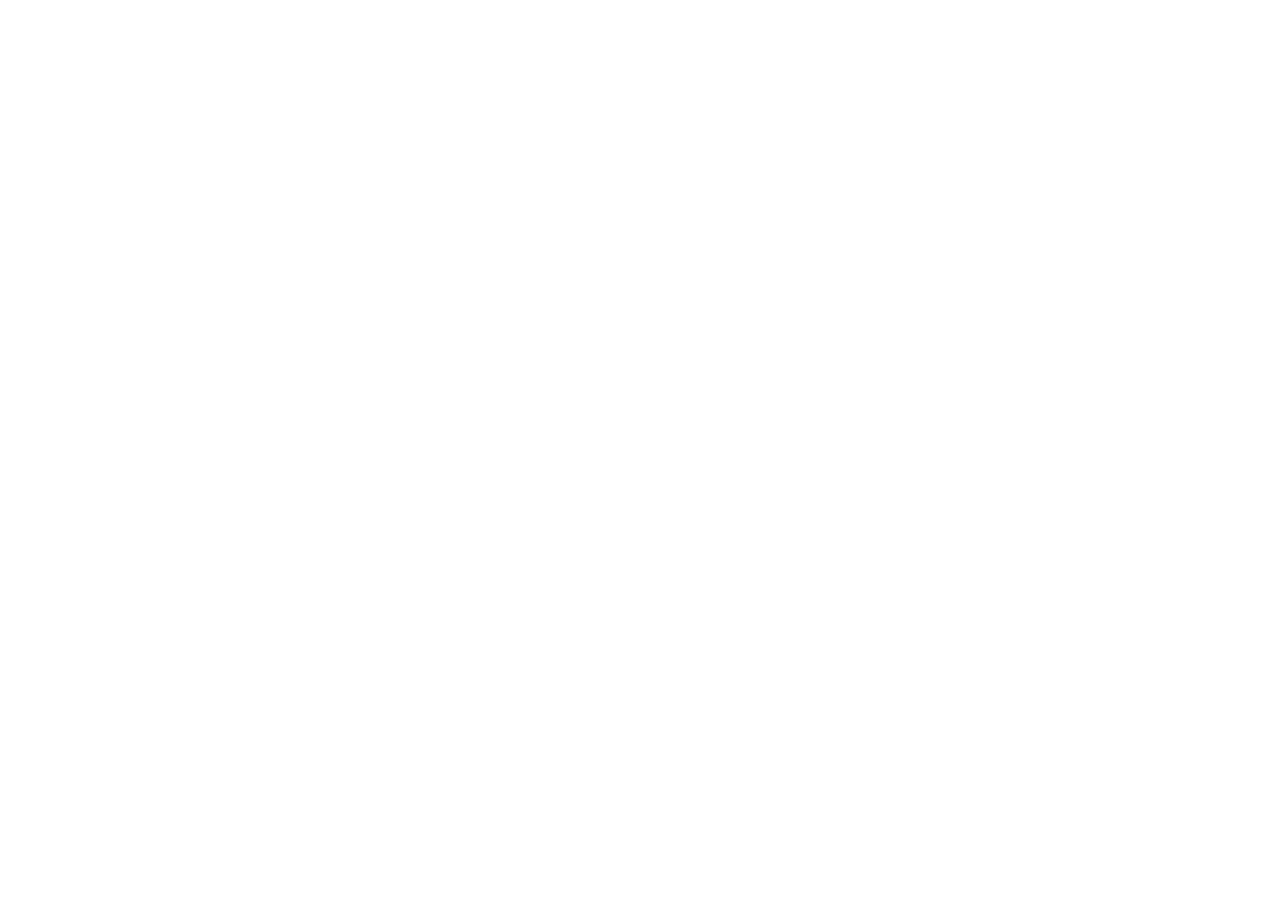
==== 2-Form/index.html @ 32a2b275 "Start task 2-Form" ====
<!DOCTYPE html>
<html lang="en">
<head>
    <meta charset="UTF-8">
    <meta name="viewport" content="width=device-width, initial-scale=1.0">
    <title>Document</title>
</head>
<body>
    
</body>
</html>
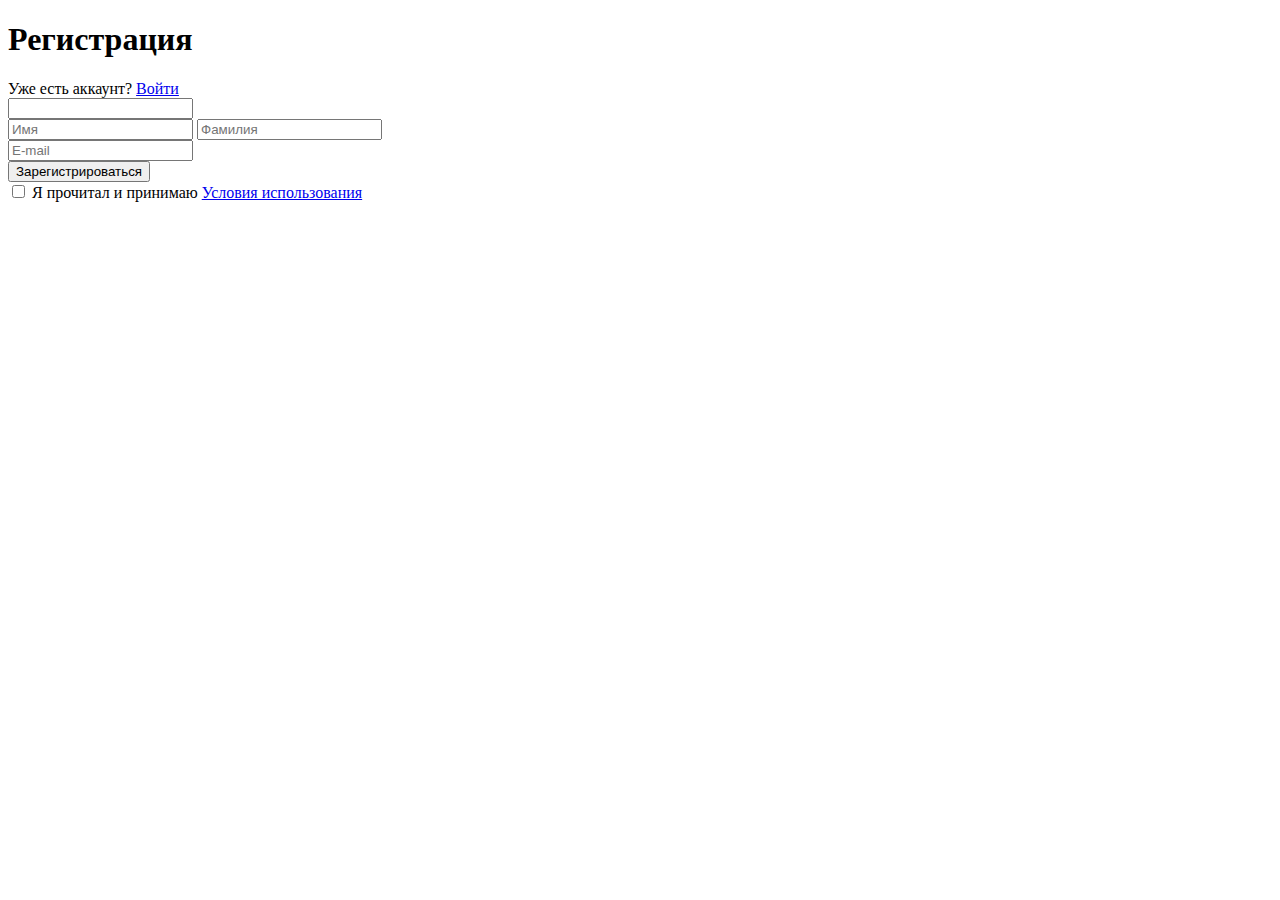
==== commit 8d32802c: "Скелет-HTML для задания 2-Form" ====
--- a/2-Form/index.html
+++ b/2-Form/index.html
@@ -3,9 +3,20 @@
 <head>
     <meta charset="UTF-8">
     <meta name="viewport" content="width=device-width, initial-scale=1.0">
-    <title>Document</title>
+    <title>Задание 2-Form</title>
 </head>
 <body>
-    
+    <form action="/registration" method="get">
+        <h1>Регистрация</h1>
+        <span>Уже есть аккаунт?</span> <a href="#">Войти</a> <br>
+        <input type="text" > <br>
+
+        <input type="text" placeholder="Имя">
+        <input type="text" placeholder="Фамилия"> <br>
+        <input type="email" placeholder="E-mail" name="email" id="email"> <br>
+        <button>Зарегистрироваться</button> <br>
+        <input type="checkbox" name="" id="checkbox">
+        <label for="checkbox">Я прочитал и принимаю <a href="#">Условия использования</a></label>
+    </form>
 </body>
 </html>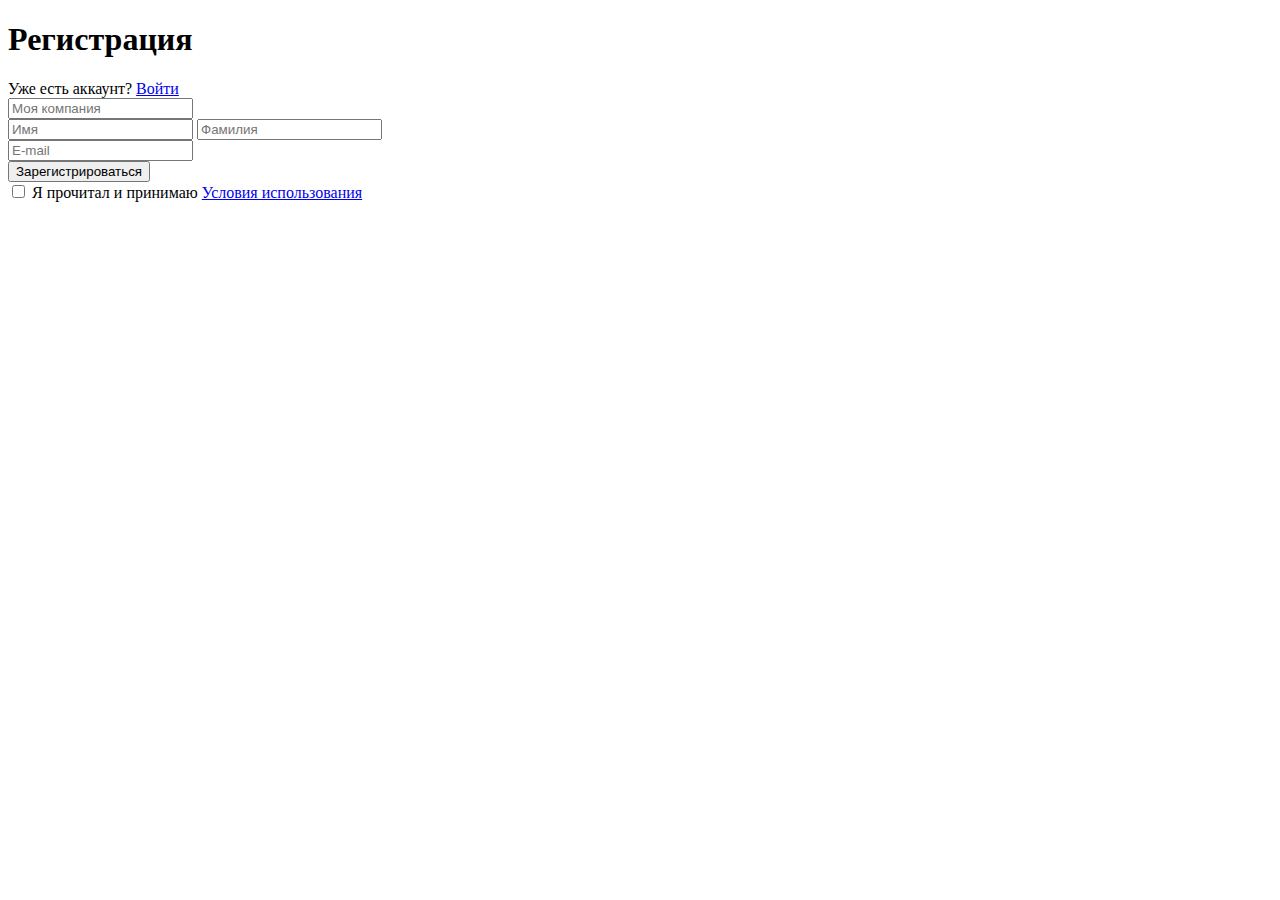
==== commit 3c2e145f: "Исправления в коде в соответствии с рекомендациями ревьюера" ====
--- a/2-Form/index.html
+++ b/2-Form/index.html
@@ -6,16 +6,15 @@
     <title>Задание 2-Form</title>
 </head>
 <body>
-    <form action="/registration" method="get">
+    <form action="/registration">
         <h1>Регистрация</h1>
         <span>Уже есть аккаунт?</span> <a href="#">Войти</a> <br>
-        <input type="text" > <br>
-
-        <input type="text" placeholder="Имя">
-        <input type="text" placeholder="Фамилия"> <br>
+        <input type="text" placeholder="Моя компания" name="company"> <br>
+        <input type="text" placeholder="Имя" name="name">
+        <input type="text" placeholder="Фамилия" name="lastName"> <br>
         <input type="email" placeholder="E-mail" name="email" id="email"> <br>
         <button>Зарегистрироваться</button> <br>
-        <input type="checkbox" name="" id="checkbox">
+        <input type="checkbox" name="checkbox" id="checkbox">
         <label for="checkbox">Я прочитал и принимаю <a href="#">Условия использования</a></label>
     </form>
 </body>
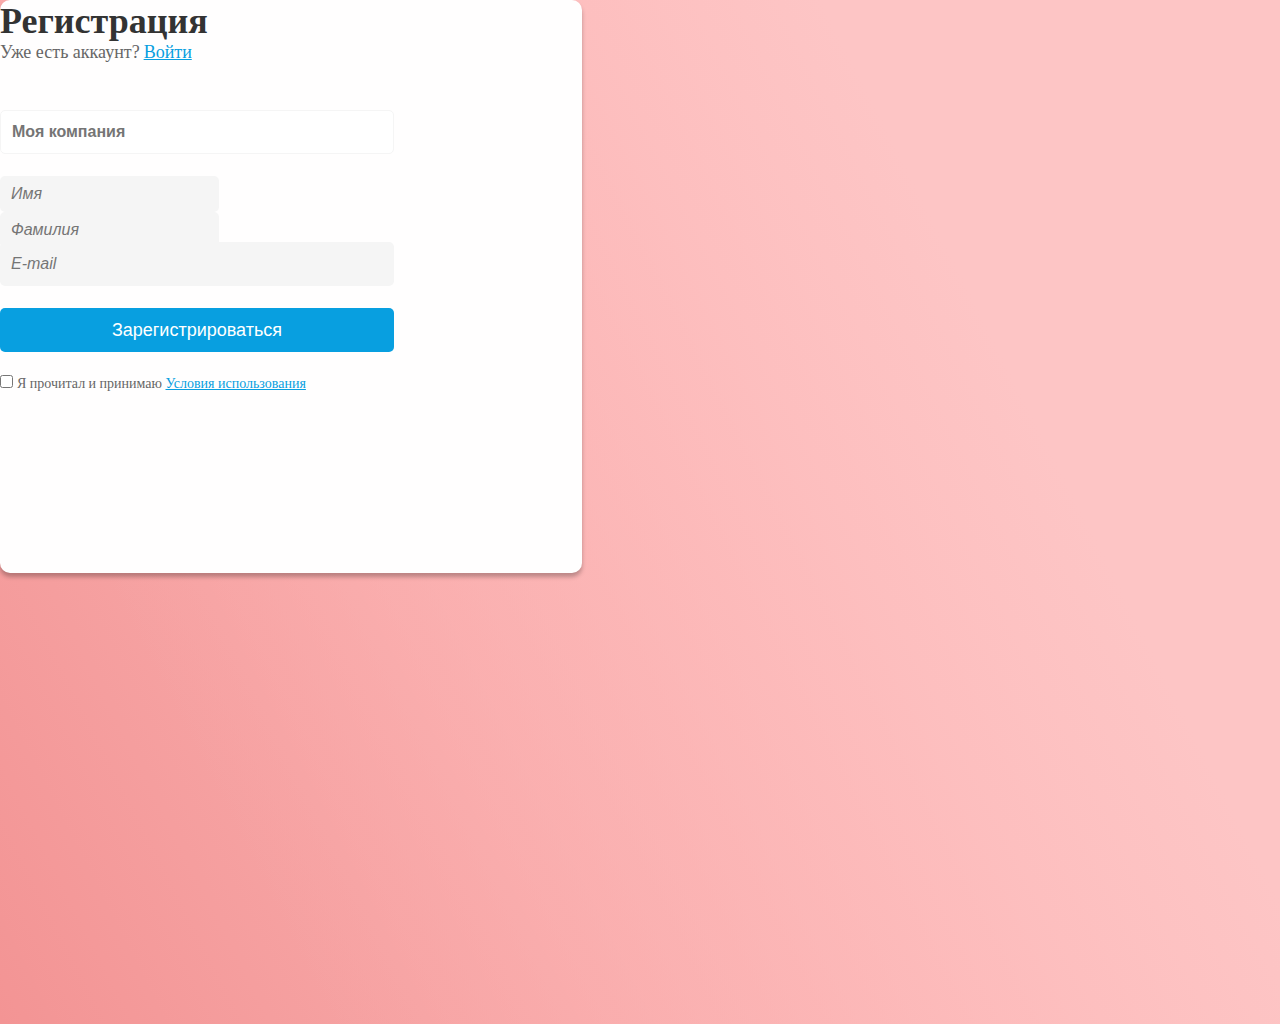
==== commit d39ee46b: "Стилизация формочки 2-Form" ====
--- a/2-Form/index.html
+++ b/2-Form/index.html
@@ -4,18 +4,35 @@
     <meta charset="UTF-8">
     <meta name="viewport" content="width=device-width, initial-scale=1.0">
     <title>Задание 2-Form</title>
+    <link rel="stylesheet" href="./styles/style.css">
 </head>
 <body>
-    <form action="/registration">
-        <h1>Регистрация</h1>
+    <div class="container">
+      <form class="registration" action="/registration">
+        <div class="title">
+                    <h1>Регистрация</h1>
         <span>Уже есть аккаунт?</span> <a href="#">Войти</a> <br>
-        <input type="text" placeholder="Моя компания" name="company"> <br>
-        <input type="text" placeholder="Имя" name="name">
-        <input type="text" placeholder="Фамилия" name="lastName"> <br>
-        <input type="email" placeholder="E-mail" name="email" id="email"> <br>
-        <button>Зарегистрироваться</button> <br>
-        <input type="checkbox" name="checkbox" id="checkbox">
-        <label for="checkbox">Я прочитал и принимаю <a href="#">Условия использования</a></label>
-    </form>
+        </div>
+
+        <main>
+            <input class="company" type="text" placeholder="Моя компания" name="company"> 
+            <div class="info">
+                <input class="name" type="text" placeholder="Имя" name="name">
+                <input class="lastName" type="text" placeholder="Фамилия" name="lastName"> 
+            </div>
+
+            <input class="email" type="email" placeholder="E-mail" name="email" id="email"> <br>
+            <button class="button">Зарегистрироваться</button> <br>
+        </main>
+
+        <div class="bottom">
+                   <input class="checkbox" type="checkbox" name="checkbox" id="checkbox">
+        <label class="label" for="checkbox">Я прочитал и принимаю <a href="#">Условия использования</a></label> 
+        
+        </div>
+
+    </form>  
+    </div>
+    
 </body>
 </html>--- a/2-Form/styles/style.css
+++ b/2-Form/styles/style.css
@@ -0,0 +1,124 @@
+* {
+    margin: 0;
+    padding: 0;
+    box-sizing: border-box;
+}
+
+body {
+    font-family: Open Sans;
+    /* пока шрифт не добавлен - коммент, чтоб не забыть */
+}
+
+a {
+    color: #089FE0;
+    font-size: 18px;
+    font-weight: 400;
+    text-decoration-line: underline;
+}
+
+.container {
+    height: 1024px;
+    background: linear-gradient(243deg, #FDC5C5 25.45%, rgba(242, 152, 222, 0.00) 100%), 
+    linear-gradient(243deg, #FFA5A5 32.96%, rgba(255, 255, 255, 0.00) 82.03%), #F39494;
+}
+
+.registration {
+    width: 582px;
+    height: 573px;
+    border-radius: 10px;
+    background: #FFFEFE;
+    box-shadow: 0px 4px 4px 0px rgba(0, 0, 0, 0.25);
+    
+}
+
+h1 {
+    color: #333;
+    font-size: 36px;   
+    font-weight: 700; 
+}
+
+form span {
+    color: #666;   
+    font-size: 18px;
+    font-weight: 400;
+}
+
+main {
+    width: 394px;
+}
+
+.company {
+    width: 394px;
+    height: 44px;
+    color: #333;   
+    font-size: 16px;
+    font-weight: 600;
+    padding: 9px 150px 9px 11px;
+    margin-top: 47px;
+    border-radius: 5px;
+    border: 1px solid #F5F5F5;
+    background: #FFF;
+}
+
+.info {
+    width: 394px;
+    height: 44px;
+    margin-top: 22px;
+    margin-bottom: 22px;   
+}
+
+.name, .lastName, .email {
+    border: none;
+    color: #999;
+    background: #F5F5F5;
+    border-radius: 5px;
+    font-size: 16px;
+    font-style: italic;
+    padding-top: 9px;
+    padding-bottom: 9px;
+    padding-left: 11px;
+}
+
+.email {
+    width: 394px;
+    height: 44px;
+    margin-bottom: 22px;
+}
+
+button {
+    width: 394px;
+    height: 44px;
+    border-radius: 5px;
+    background: #089FE0;
+    color: #FFF;
+    text-align: center; 
+    font-size: 18px;
+    border: none;
+}
+
+.arrow  {
+
+}
+
+.bottom {
+    margin-top: 22px;
+}
+
+.label {
+    color: #666;
+font-family: Open Sans;
+font-size: 14px;
+font-style: normal;
+font-weight: 400;
+line-height: normal;
+}
+
+label a {
+    font-size: 14px;
+    color: #089FE0;
+font-family: Open Sans;
+font-size: 14px;
+
+}
+
+/* не знаю пока как правильно стилизовать стрелку в кнопке. Текст съезжает, если подлключить svg */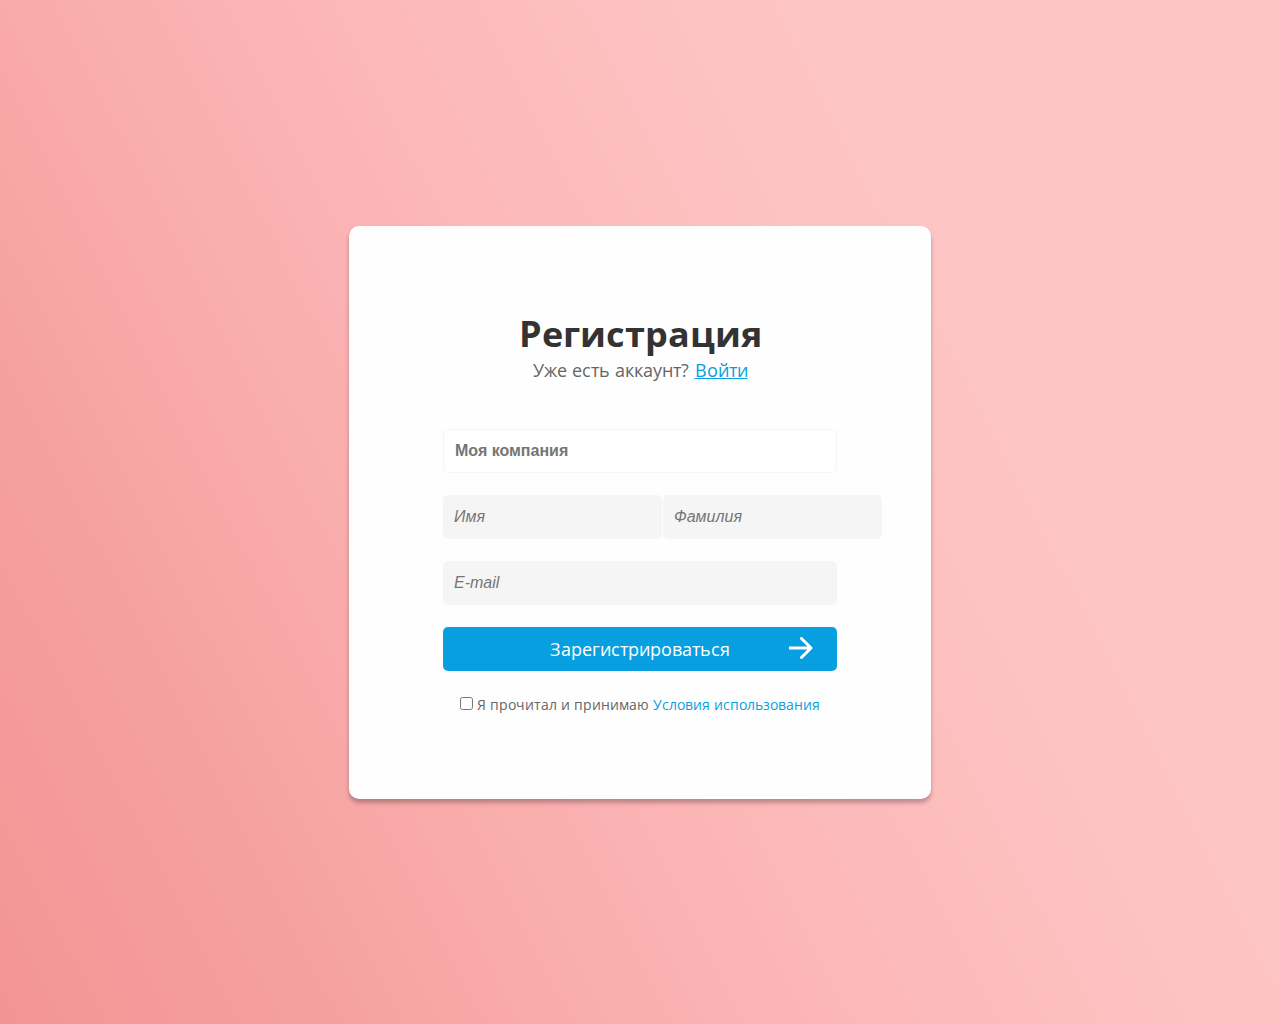
==== commit 24b17214: "3-домашнее задание. Стилизация окна регистрации. Добавление flex и font" ====
--- a/2-Form/index.html
+++ b/2-Form/index.html
@@ -5,33 +5,35 @@
     <meta name="viewport" content="width=device-width, initial-scale=1.0">
     <title>Задание 2-Form</title>
     <link rel="stylesheet" href="./styles/style.css">
+    <link rel="preconnect" href="https://fonts.googleapis.com">
+    <link rel="preconnect" href="https://fonts.gstatic.com" crossorigin>
+    <link href="https://fonts.googleapis.com/css2?family=Open+Sans:ital,wght@0,400;0,600;0,700;1,400&display=swap" rel="stylesheet">
 </head>
 <body>
     <div class="container">
       <form class="registration" action="/registration">
-        <div class="title">
-                    <h1>Регистрация</h1>
-        <span>Уже есть аккаунт?</span> <a href="#">Войти</a> <br>
-        </div>
-
-        <main>
-            <input class="company" type="text" placeholder="Моя компания" name="company"> 
-            <div class="info">
-                <input class="name" type="text" placeholder="Имя" name="name">
-                <input class="lastName" type="text" placeholder="Фамилия" name="lastName"> 
+            <div class="title">
+                <h1>Регистрация</h1>
+                <div class="account">
+                   <span>Уже есть аккаунт?</span> <a href="#">Войти</a> 
+                </div>
             </div>
 
-            <input class="email" type="email" placeholder="E-mail" name="email" id="email"> <br>
-            <button class="button">Зарегистрироваться</button> <br>
-        </main>
+            <main>
+                <input class="company" type="text" placeholder="Моя компания" name="company"> 
+                <div class="info">
+                    <input class="name" type="text" placeholder="Имя" name="name">
+                    <input class="lastName" type="text" placeholder="Фамилия" name="lastName"> 
+                </div>
 
-        <div class="bottom">
-                   <input class="checkbox" type="checkbox" name="checkbox" id="checkbox">
-        <label class="label" for="checkbox">Я прочитал и принимаю <a href="#">Условия использования</a></label> 
-        
-        </div>
-
-    </form>  
+                <input class="email" type="email" placeholder="E-mail" name="email" id="email">
+                <button class="button">Зарегистрироваться</button>
+                <div class="bottom">
+                    <input class="checkbox-field" type="checkbox" name="checkbox" id="checkbox">
+                    <label class="label" for="checkbox">Я прочитал и принимаю <a href="#">Условия использования</a></label> 
+                </div>
+            </main>
+        </form>  
     </div>
     
 </body>
--- a/2-Form/styles/style.css
+++ b/2-Form/styles/style.css
@@ -5,8 +5,7 @@
 }
 
 body {
-    font-family: Open Sans;
-    /* пока шрифт не добавлен - коммент, чтоб не забыть */
+    font-family: Open Sans, sans-serif;
 }
 
 a {
@@ -17,19 +16,36 @@
 }
 
 .container {
+    display: flex;
+    justify-content: center;
+    align-items: center;
     height: 1024px;
     background: linear-gradient(243deg, #FDC5C5 25.45%, rgba(242, 152, 222, 0.00) 100%), 
     linear-gradient(243deg, #FFA5A5 32.96%, rgba(255, 255, 255, 0.00) 82.03%), #F39494;
 }
 
+
 .registration {
+    display: flex;
+    justify-content: center;
+    align-items: center;
+    flex-direction: column;
+    gap: 47px;
     width: 582px;
     height: 573px;
     border-radius: 10px;
     background: #FFFEFE;
-    box-shadow: 0px 4px 4px 0px rgba(0, 0, 0, 0.25);
-    
+    box-shadow: 0px 4px 4px 0px rgba(0, 0, 0, 0.25);   
 }
+
+.account {
+    display: flex;
+    justify-content: center;
+    align-items: center;
+    gap: 6px;
+}
+
+
 
 h1 {
     color: #333;
@@ -45,6 +61,12 @@
 
 main {
     width: 394px;
+    display: flex;
+    flex-direction: column;
+    justify-content: center;
+    align-items: center;
+    gap: 22px;
+
 }
 
 .company {
@@ -54,7 +76,7 @@
     font-size: 16px;
     font-weight: 600;
     padding: 9px 150px 9px 11px;
-    margin-top: 47px;
+    /* margin-top: 47px; */
     border-radius: 5px;
     border: 1px solid #F5F5F5;
     background: #FFF;
@@ -63,8 +85,9 @@
 .info {
     width: 394px;
     height: 44px;
-    margin-top: 22px;
-    margin-bottom: 22px;   
+    display: flex;
+    gap: 1px;
+
 }
 
 .name, .lastName, .email {
@@ -82,7 +105,6 @@
 .email {
     width: 394px;
     height: 44px;
-    margin-bottom: 22px;
 }
 
 button {
@@ -94,31 +116,26 @@
     text-align: center; 
     font-size: 18px;
     border: none;
-}
-
-.arrow  {
-
+    background-image: url('../img/Arrow.svg');
+    background-repeat: no-repeat;
+    background-position: bottom 11px right 24px;
+    font-family: Open Sans, sans-serif;
 }
 
 .bottom {
-    margin-top: 22px;
+    font-family: Open Sans, sans-serif;
 }
 
 .label {
     color: #666;
-font-family: Open Sans;
-font-size: 14px;
-font-style: normal;
-font-weight: 400;
-line-height: normal;
+    font-size: 14px;
 }
 
 label a {
     font-size: 14px;
     color: #089FE0;
-font-family: Open Sans;
-font-size: 14px;
-
+    text-decoration: none;
 }
 
-/* не знаю пока как правильно стилизовать стрелку в кнопке. Текст съезжает, если подлключить svg */+/* единственное, я пока не знаю как стилизовать чек-бокс */
+
